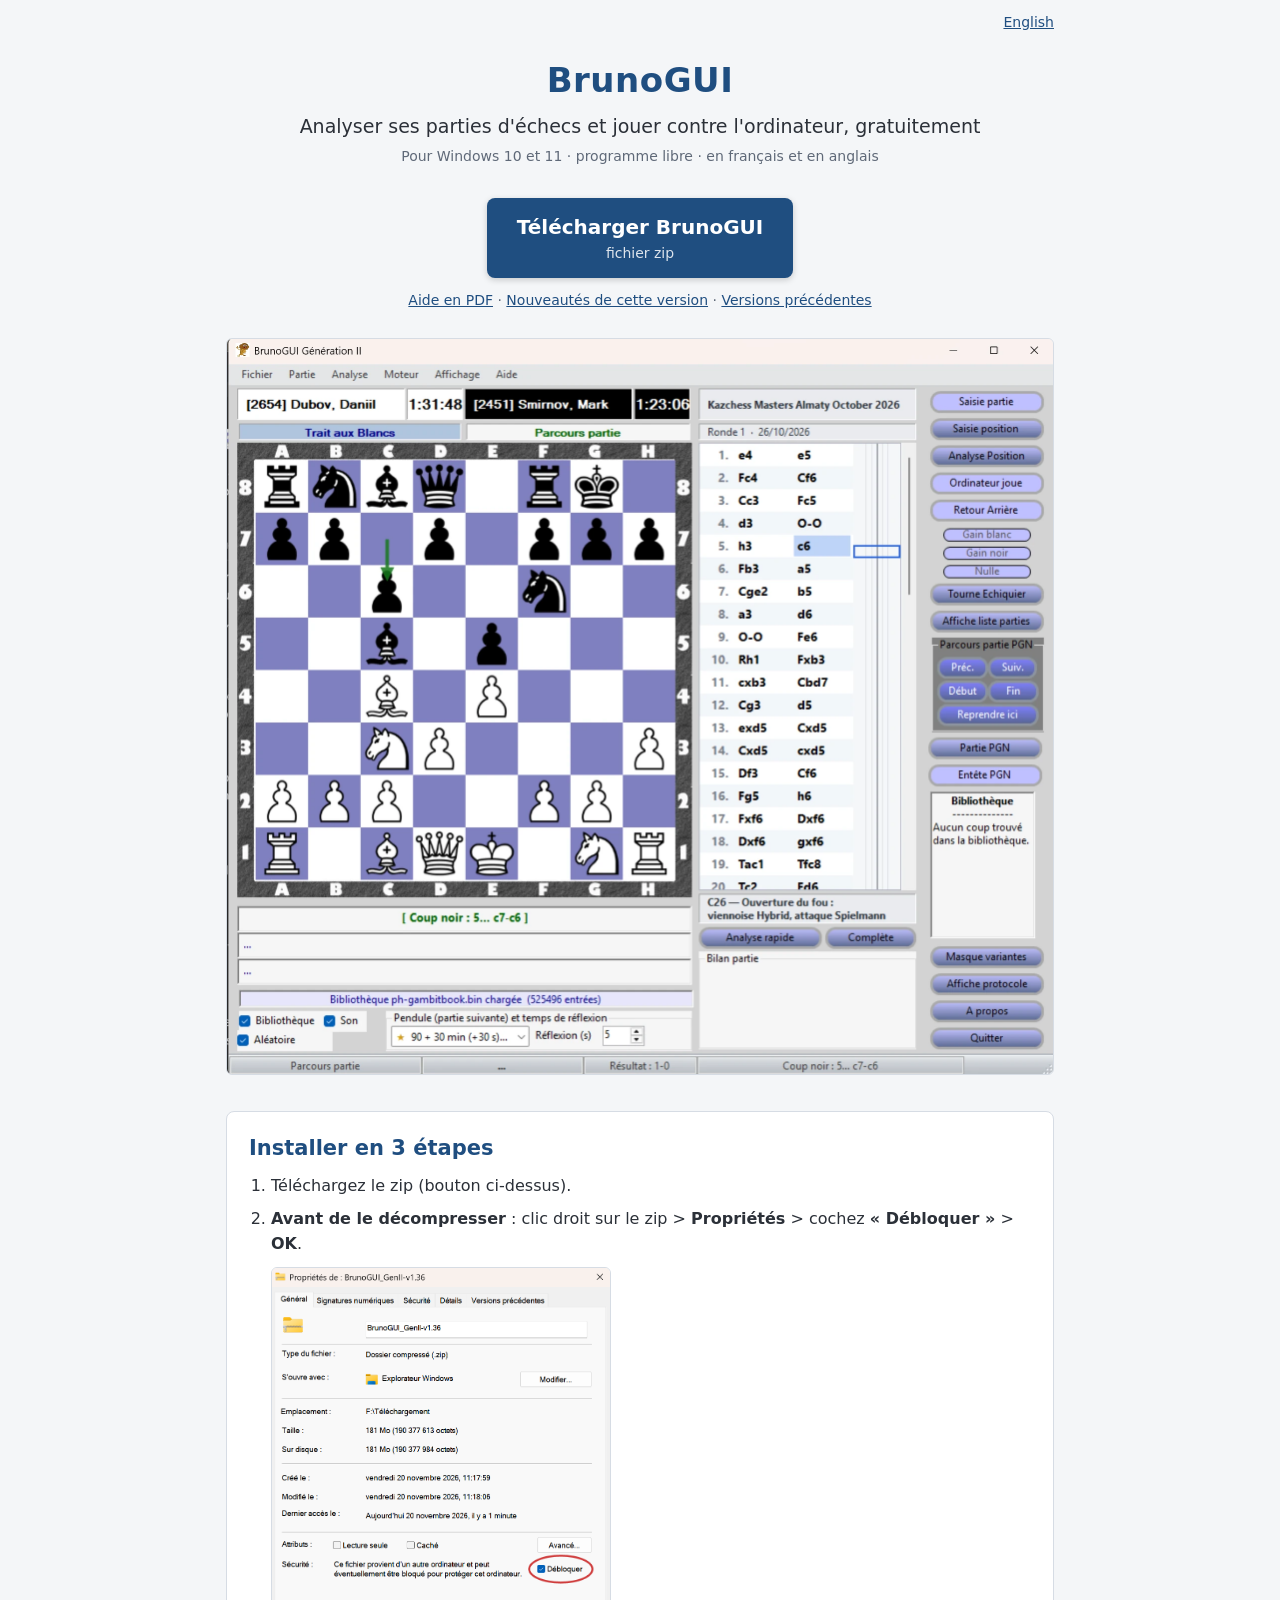
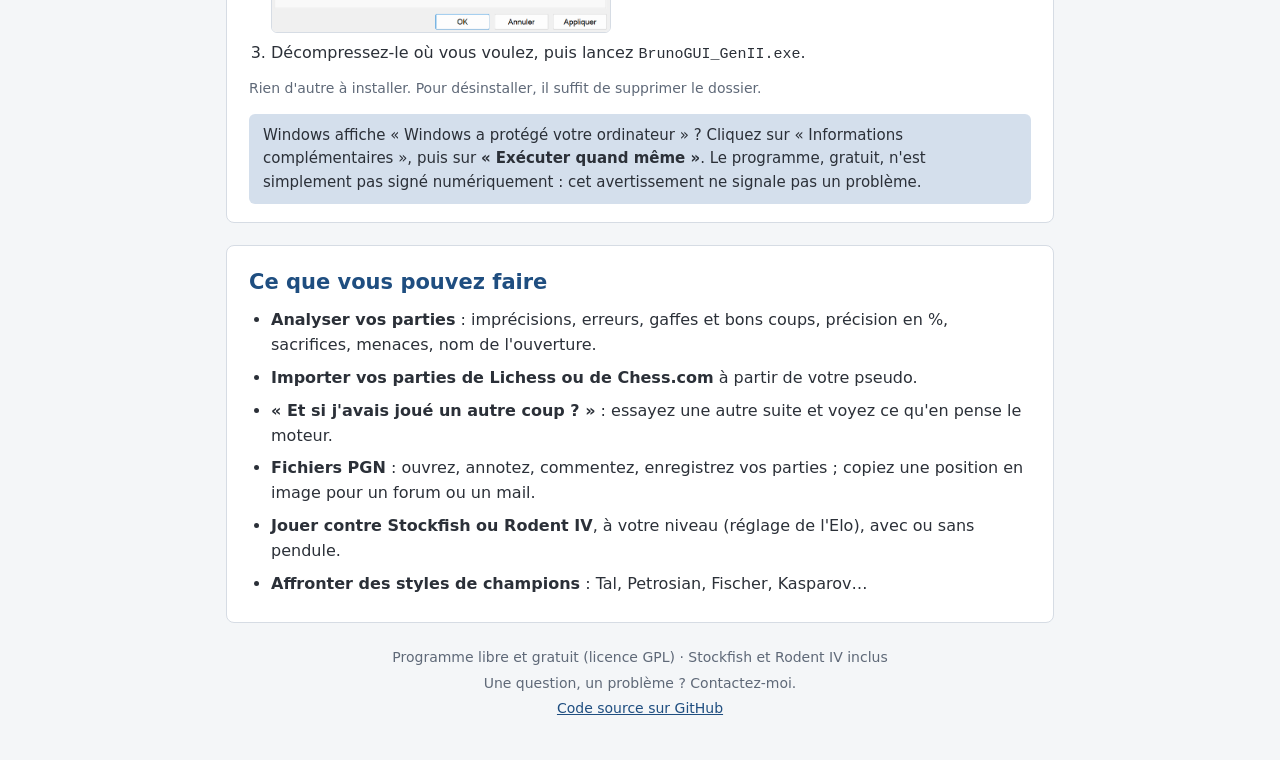
==== docs/index.html @ 1e7cb4cc "Page d'accueil pour GitHub Pages (docs/, français et anglais) et zip publié sous un nom fixe" ====
<!DOCTYPE html>
<html lang="fr">
<head>
    <meta charset="utf-8">
    <meta name="viewport" content="width=device-width, initial-scale=1">
    <title>BrunoGUI – échecs</title>
    <meta name="description" content="BrunoGUI : analyser ses parties d'échecs et jouer contre l'ordinateur, gratuitement, sous Windows.">
    <link rel="stylesheet" href="site.css">
</head>
<body>
<div class="page">
    <div class="langue"><a href="en/">English</a></div>

    <header>
        <h1>BrunoGUI</h1>
        <p class="sous-titre">Analyser ses parties d'échecs et jouer contre l'ordinateur, gratuitement</p>
        <p class="precisions">Pour Windows 10 et 11 · programme libre · en français et en anglais</p>
    </header>

    <div class="telechargement">
        <a class="bouton" id="telecharger" href="https://github.com/Yodachess/BrunoGUI_GenII/releases/latest">Télécharger BrunoGUI<span class="taille">fichier zip</span></a>
        <div class="liens">
            <a href="https://github.com/Yodachess/BrunoGUI_GenII/releases/latest/download/BrunoGUI_Aide_fr.pdf">Aide en PDF</a> ·
            <a href="https://github.com/Yodachess/BrunoGUI_GenII/releases/latest">Nouveautés de cette version</a> ·
            <a href="https://github.com/Yodachess/BrunoGUI_GenII/releases">Versions précédentes</a>
        </div>
    </div>

    <div class="capture">
        <img src="images/fenetre-principale.webp" alt="La fenêtre principale de BrunoGUI : l'échiquier, la feuille de partie et l'analyse" width="1100">
    </div>

    <section>
        <h2>Installer en 3 étapes</h2>
        <ol>
            <li>Téléchargez le zip (bouton ci-dessus).</li>
            <li class="etape"><b>Avant de le décompresser</b> : clic droit sur le zip &gt; <b>Propriétés</b> &gt; cochez <b>« Débloquer »</b> &gt; <b>OK</b>.
                <img src="images/debloquer.png" alt="Propriétés du zip : la case Débloquer, en bas à droite" width="855"></li>
            <li>Décompressez-le où vous voulez, puis lancez <code>BrunoGUI_GenII.exe</code>.</li>
        </ol>
        <p class="note">Rien d'autre à installer. Pour désinstaller, il suffit de supprimer le dossier.</p>
        <div class="encadre">Windows affiche « Windows a protégé votre ordinateur » ? Cliquez sur « Informations complémentaires », puis sur <b>« Exécuter quand même »</b>. Le programme, gratuit, n'est simplement pas signé numériquement : cet avertissement ne signale pas un problème.</div>
    </section>

    <section>
        <h2>Ce que vous pouvez faire</h2>
        <ul>
            <li><b>Analyser vos parties</b> : imprécisions, erreurs, gaffes et bons coups, précision en %, sacrifices, menaces, nom de l'ouverture.</li>
            <li><b>Importer vos parties de Lichess ou de Chess.com</b> à partir de votre pseudo.</li>
            <li><b>« Et si j'avais joué un autre coup ? »</b> : essayez une autre suite et voyez ce qu'en pense le moteur.</li>
            <li><b>Fichiers PGN</b> : ouvrez, annotez, commentez, enregistrez vos parties ; copiez une position en image pour un forum ou un mail.</li>
            <li><b>Jouer contre Stockfish ou Rodent IV</b>, à votre niveau (réglage de l'Elo), avec ou sans pendule.</li>
            <li><b>Affronter des styles de champions</b> : Tal, Petrosian, Fischer, Kasparov…</li>
        </ul>
    </section>

    <footer>
        Programme libre et gratuit (licence GPL) · Stockfish et Rodent IV inclus<br>
        Une question, un problème ? Contactez-moi.<br>
        <a href="https://github.com/Yodachess/BrunoGUI_GenII">Code source sur GitHub</a>
    </footer>
</div>
<script src="site.js"></script>
</body>
</html>
---- docs/site.css ----
/* Page d'accueil de BrunoGUI (GitHub Pages, dossier docs) : style commun aux pages française et anglaise,
   couleurs de la palette « ardoise et bleu acier » du programme (Palette.cs) */
:root {
    --fond: #f4f6f8;
    --carte: #ffffff;
    --texte: #2b3038;
    --doux: #5f6978;
    --accent: #1f4e80;
    --accent-fort: #173d65;
    --fond-accent: #d4dfec;
    --cadre: #d6dce4;
}
@media (prefers-color-scheme: dark) {
    :root {
        --fond: #1b1f25;
        --carte: #242931;
        --texte: #e4e7eb;
        --doux: #a3acb8;
        --accent: #8db4e0;
        --accent-fort: #a9c7ea;
        --fond-accent: #2c3a4c;
        --cadre: #39404b;
    }
}
* { box-sizing: border-box; }
body {
    margin: 0;
    background: var(--fond);
    color: var(--texte);
    font: 16px/1.55 "Segoe UI", system-ui, sans-serif;
}
.page { max-width: 860px; margin: 0 auto; padding: 0 16px 40px; }
.langue { text-align: right; padding-top: 12px; font-size: 14px; }
a { color: var(--accent); }
header { text-align: center; padding: 20px 0 8px; }
h1 { font-size: 34px; margin: 0; color: var(--accent); letter-spacing: 0.5px; }
.sous-titre { font-size: 19px; margin: 6px 0 4px; }
.precisions { color: var(--doux); font-size: 14px; margin: 0; }
.telechargement { text-align: center; margin: 22px 0 26px; }
.bouton {
    display: inline-block;
    background: var(--accent);
    color: #fff;
    text-decoration: none;
    font-size: 20px;
    font-weight: 600;
    padding: 14px 30px;
    border-radius: 8px;
    box-shadow: 0 2px 6px rgba(0, 0, 0, 0.18);
}
.bouton:hover { background: var(--accent-fort); }
@media (prefers-color-scheme: dark) { .bouton { color: #10161e; } }
.taille { display: block; font-size: 14px; font-weight: 400; opacity: 0.85; }
.liens { margin-top: 12px; font-size: 14px; color: var(--doux); }
.capture { margin: 0 0 28px; text-align: center; }
.capture img, .etape img {
    max-width: 100%;
    height: auto;
    border: 1px solid var(--cadre);
    border-radius: 6px;
}
section {
    background: var(--carte);
    border: 1px solid var(--cadre);
    border-radius: 8px;
    padding: 4px 22px 18px;
    margin-bottom: 22px;
}
h2 { font-size: 21px; color: var(--accent); margin: 16px 0 10px; }
ol, ul { padding-left: 22px; margin: 0; }
li { margin: 8px 0; }
.etape img { display: block; width: 340px; margin: 10px 0 4px; }
.note { color: var(--doux); font-size: 14px; margin: 12px 0 0; }
.encadre { background: var(--fond-accent); border-radius: 6px; padding: 10px 14px; margin-top: 14px; font-size: 15px; }
code { font-family: Consolas, monospace; font-size: 15px; }
footer { text-align: center; color: var(--doux); font-size: 14px; line-height: 1.8; }
@media (max-width: 520px) {
    h1 { font-size: 28px; }
    .sous-titre { font-size: 17px; }
    .bouton { font-size: 18px; padding: 12px 20px; }
    section { padding: 2px 14px 14px; }
}
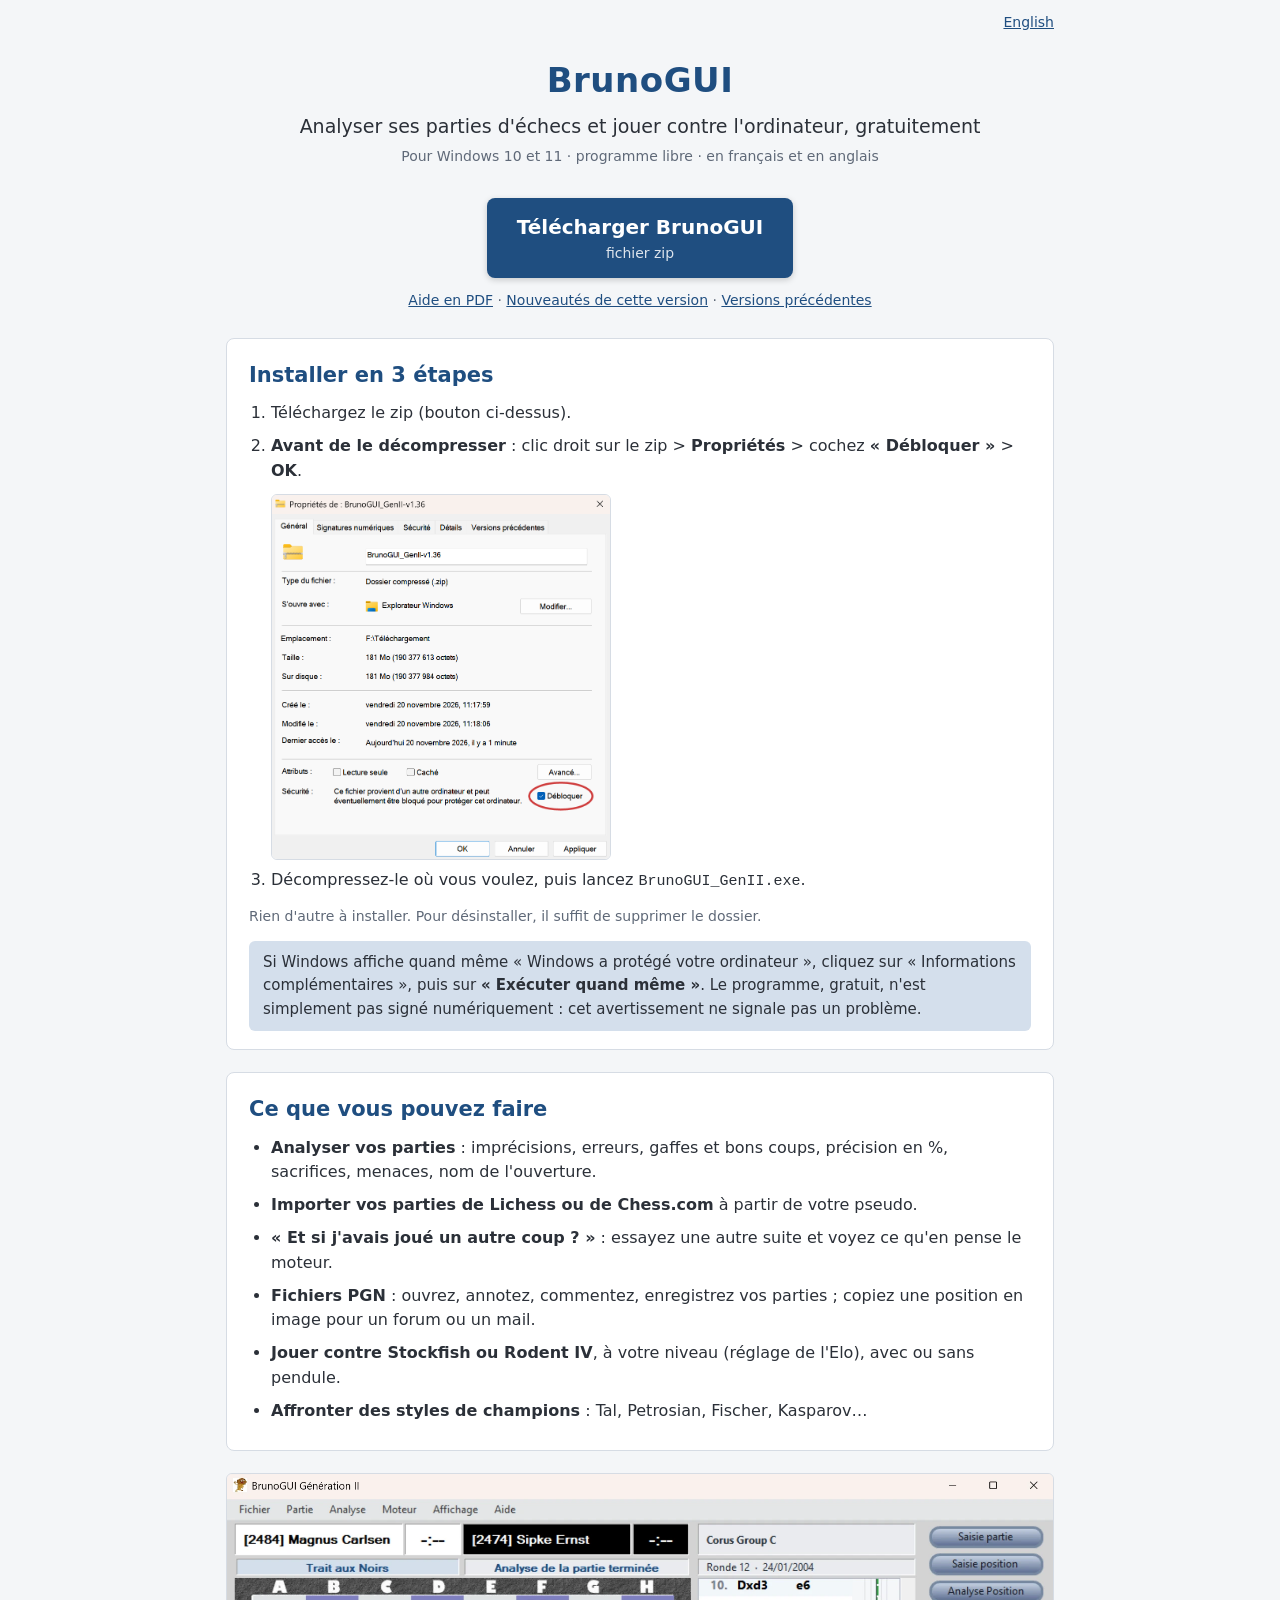
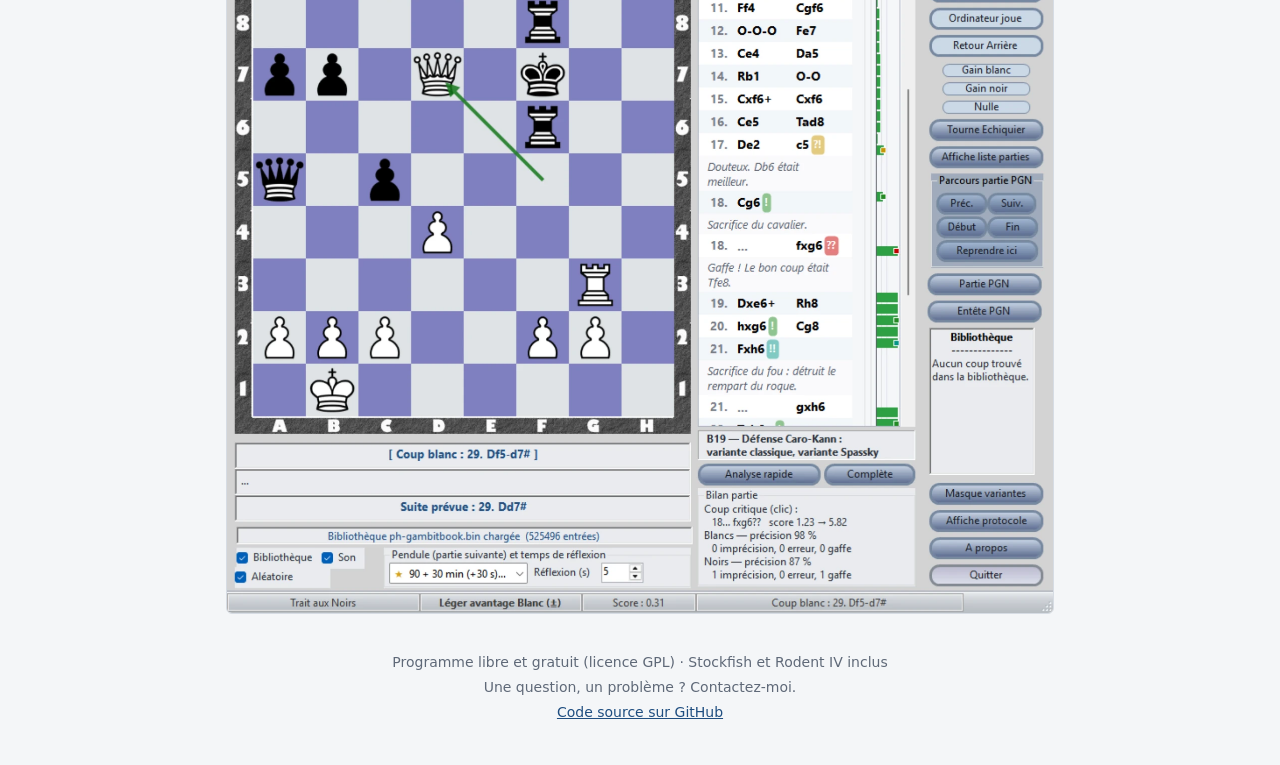
==== commit 08194ca3: "Page d'accueil : capture en bas de page, installation juste sous le bouton ; « si » devant l'avertis" ====
--- a/docs/index.html
+++ b/docs/index.html
@@ -26,10 +26,6 @@
         </div>
     </div>
 
-    <div class="capture">
-        <img src="images/fenetre-principale.webp" alt="La fenêtre principale de BrunoGUI : l'échiquier, la feuille de partie et l'analyse" width="1100">
-    </div>
-
     <section>
         <h2>Installer en 3 étapes</h2>
         <ol>
@@ -39,7 +35,7 @@
             <li>Décompressez-le où vous voulez, puis lancez <code>BrunoGUI_GenII.exe</code>.</li>
         </ol>
         <p class="note">Rien d'autre à installer. Pour désinstaller, il suffit de supprimer le dossier.</p>
-        <div class="encadre">Windows affiche « Windows a protégé votre ordinateur » ? Cliquez sur « Informations complémentaires », puis sur <b>« Exécuter quand même »</b>. Le programme, gratuit, n'est simplement pas signé numériquement : cet avertissement ne signale pas un problème.</div>
+        <div class="encadre">Si Windows affiche quand même « Windows a protégé votre ordinateur », cliquez sur « Informations complémentaires », puis sur <b>« Exécuter quand même »</b>. Le programme, gratuit, n'est simplement pas signé numériquement : cet avertissement ne signale pas un problème.</div>
     </section>
 
     <section>
@@ -54,6 +50,10 @@
         </ul>
     </section>
 
+    <div class="capture">
+        <img src="images/fenetre-principale.webp" alt="La fenêtre principale de BrunoGUI : l'échiquier, la feuille de partie et l'analyse" width="1100">
+    </div>
+
     <footer>
         Programme libre et gratuit (licence GPL) · Stockfish et Rodent IV inclus<br>
         Une question, un problème ? Contactez-moi.<br>
